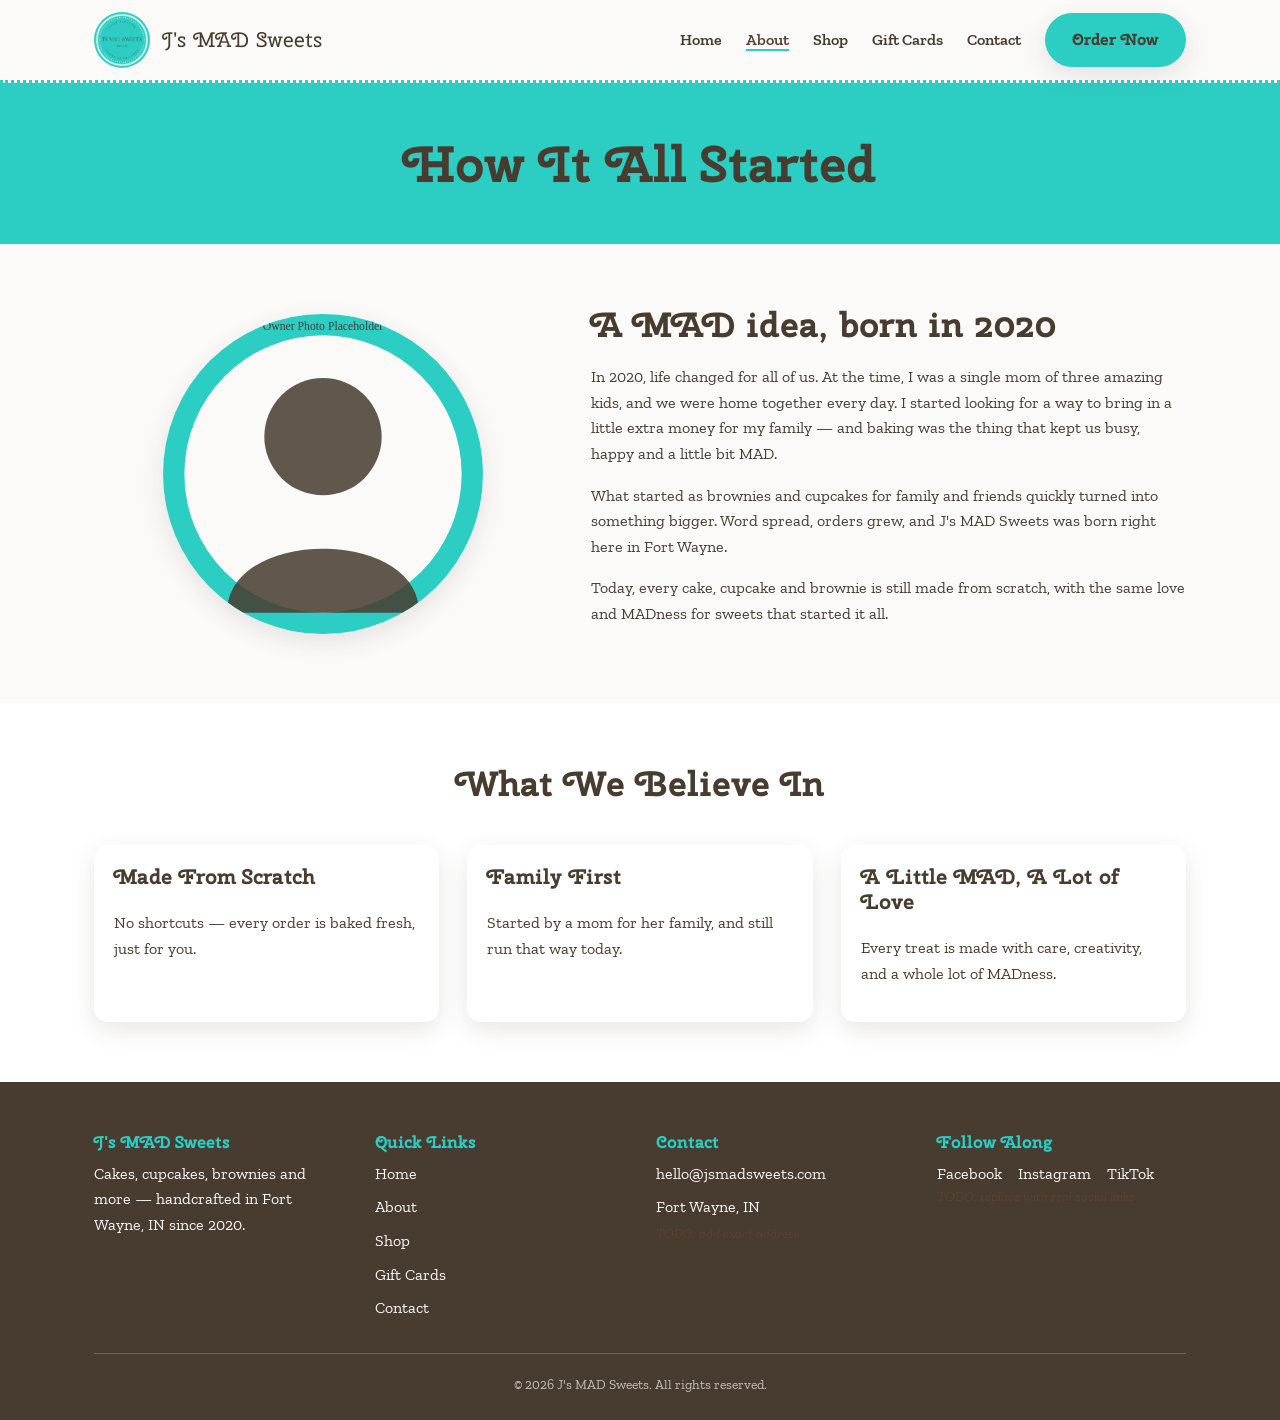
==== about.html @ 3067676a "Base Website Template" ====
<!DOCTYPE html>
<html lang="en">
<head>
<meta charset="UTF-8">
<meta name="viewport" content="width=device-width, initial-scale=1.0">
<title>Our Story | J's MAD Sweets</title>
<meta name="description" content="How J's MAD Sweets started in 2020 as a way for a Fort Wayne mom of three to bake her way to a little extra income.">
<link rel="icon" href="images/logo.png">
<link rel="preconnect" href="https://fonts.googleapis.com">
<link rel="preconnect" href="https://fonts.gstatic.com" crossorigin>
<link href="https://fonts.googleapis.com/css2?family=Cherry+Swash:wght@400;700&family=Zilla+Slab:wght@400;500;600;700&display=swap" rel="stylesheet">
<link rel="stylesheet" href="css/style.css">
</head>
<body>

<header class="site-header">
  <nav class="nav-bar">
    <a href="index.html" class="brand">
      <img src="images/logo.png" alt="J's MAD Sweets logo">
      <span>J's MAD Sweets</span>
    </a>
    <button class="nav-toggle" aria-label="Toggle navigation" aria-expanded="false">
      <span></span><span></span><span></span>
    </button>
    <ul class="nav-links">
      <li><a href="index.html">Home</a></li>
      <li><a href="about.html" class="active">About</a></li>
      <li><a href="shop.html">Shop</a></li>
      <li><a href="gift-cards.html">Gift Cards</a></li>
      <li><a href="contact.html">Contact</a></li>
      <li><a href="shop.html" class="btn btn-primary">Order Now</a></li>
    </ul>
  </nav>
</header>

<main>
  <section class="page-banner">
    <div class="container">
      <h1>How It All Started</h1>
    </div>
  </section>

  <section>
    <div class="container about-grid">
      <img src="images/owner.svg" alt="Placeholder photo of the owner">
      <div>
        <h2>A MAD idea, born in 2020</h2>
        <p>In 2020, life changed for all of us. At the time, I was a single mom of three amazing kids, and we were home together every day. I started looking for a way to bring in a little extra money for my family &mdash; and baking was the thing that kept us busy, happy and a little bit MAD.</p>
        <p>What started as brownies and cupcakes for family and friends quickly turned into something bigger. Word spread, orders grew, and J's MAD Sweets was born right here in Fort Wayne.</p>
        <p>Today, every cake, cupcake and brownie is still made from scratch, with the same love and MADness for sweets that started it all.</p>
      </div>
    </div>
  </section>

  <section class="section-alt">
    <div class="container">
      <div class="section-heading">
        <h2>What We Believe In</h2>
      </div>
      <div class="card-grid">
        <div class="card">
          <div class="card-body">
            <h3>Made From Scratch</h3>
            <p>No shortcuts &mdash; every order is baked fresh, just for you.</p>
          </div>
        </div>
        <div class="card">
          <div class="card-body">
            <h3>Family First</h3>
            <p>Started by a mom for her family, and still run that way today.</p>
          </div>
        </div>
        <div class="card">
          <div class="card-body">
            <h3>A Little MAD, A Lot of Love</h3>
            <p>Every treat is made with care, creativity, and a whole lot of MADness.</p>
          </div>
        </div>
      </div>
    </div>
  </section>
</main>

<footer class="site-footer">
  <div class="container">
    <div class="footer-grid">
      <div>
        <h3>J's MAD Sweets</h3>
        <p>Cakes, cupcakes, brownies and more &mdash; handcrafted in Fort Wayne, IN since 2020.</p>
      </div>
      <div>
        <h3>Quick Links</h3>
        <ul class="footer-links">
          <li><a href="index.html">Home</a></li>
          <li><a href="about.html">About</a></li>
          <li><a href="shop.html">Shop</a></li>
          <li><a href="gift-cards.html">Gift Cards</a></li>
          <li><a href="contact.html">Contact</a></li>
        </ul>
      </div>
      <div>
        <h3>Contact</h3>
        <ul class="footer-links">
          <li><a href="mailto:hello@jsmadsweets.com">hello@jsmadsweets.com</a></li>
          <li>Fort Wayne, IN <br><span class="placeholder-note">TODO: add exact address</span></li>
        </ul>
      </div>
      <div>
        <h3>Follow Along</h3>
        <ul class="social-links">
          <li><a href="#" aria-label="Facebook">Facebook</a></li>
          <li><a href="#" aria-label="Instagram">Instagram</a></li>
          <li><a href="#" aria-label="TikTok">TikTok</a></li>
        </ul>
        <p class="placeholder-note">TODO: replace with real social links</p>
      </div>
    </div>
    <div class="footer-bottom">
      &copy; <span id="year"></span> J's MAD Sweets. All rights reserved.
    </div>
  </div>
</footer>

<script src="js/main.js"></script>
<script>document.getElementById('year').textContent = new Date().getFullYear();</script>
</body>
</html>
---- css/style.css ----
/* ===== J's MAD Sweets — brand design system ===== */
:root {
  --color-teal: #2CCDC3;
  --color-brown: #473C2F;
  --color-brown-light: #5C4033;
  --color-cream: #FBFAF9;
  --color-white: #FFFFFF;

  --font-display: 'Cherry Swash', cursive;
  --font-body: 'Zilla Slab', serif;

  --radius: 14px;
  --shadow: 0 8px 24px rgba(71, 60, 47, 0.12);
  --max-width: 1140px;
}

* { box-sizing: border-box; }

html { scroll-behavior: smooth; }

body {
  margin: 0;
  font-family: var(--font-body);
  color: var(--color-brown);
  background: var(--color-cream);
  line-height: 1.6;
}

h1, h2, h3, .brand-word {
  font-family: var(--font-display);
  color: var(--color-brown);
  line-height: 1.2;
  margin: 0 0 0.5em;
}

h1 { font-size: clamp(2rem, 5vw, 3.2rem); }
h2 { font-size: clamp(1.5rem, 3.5vw, 2.2rem); }
h3 { font-size: 1.3rem; }

p { margin: 0 0 1em; }

a { color: var(--color-brown-light); }

img, svg { max-width: 100%; display: block; }

.container {
  max-width: var(--max-width);
  margin: 0 auto;
  padding: 0 24px;
}

/* ===== Buttons ===== */
.btn {
  display: inline-block;
  font-family: var(--font-display);
  font-size: 1rem;
  text-decoration: none;
  padding: 0.75em 1.6em;
  border-radius: 999px;
  border: 2px solid transparent;
  cursor: pointer;
  transition: transform 0.15s ease, box-shadow 0.15s ease;
}

.btn:hover { transform: translateY(-2px); }

.btn-primary {
  background: var(--color-teal);
  color: var(--color-brown);
  box-shadow: var(--shadow);
}

.btn-outline {
  background: transparent;
  border-color: var(--color-brown);
  color: var(--color-brown);
}

/* ===== Header / nav ===== */
.site-header {
  position: sticky;
  top: 0;
  z-index: 100;
  background: var(--color-cream);
  border-bottom: 3px dotted var(--color-teal);
}

.nav-bar {
  display: flex;
  align-items: center;
  justify-content: space-between;
  padding: 12px 24px;
  max-width: var(--max-width);
  margin: 0 auto;
}

.brand {
  display: flex;
  align-items: center;
  gap: 12px;
  text-decoration: none;
}

.brand img {
  width: 56px;
  height: 56px;
  border-radius: 50%;
}

.brand span {
  font-family: var(--font-display);
  font-size: 1.3rem;
  color: var(--color-brown);
}

.nav-toggle {
  display: none;
  background: none;
  border: none;
  cursor: pointer;
  padding: 8px;
}

.nav-toggle span {
  display: block;
  width: 26px;
  height: 3px;
  margin: 5px 0;
  background: var(--color-brown);
  border-radius: 2px;
}

.nav-links {
  display: flex;
  align-items: center;
  gap: 24px;
  list-style: none;
  margin: 0;
  padding: 0;
}

.nav-links a {
  text-decoration: none;
  color: var(--color-brown);
  font-weight: 600;
}

.nav-links a.active,
.nav-links a:hover {
  color: var(--color-brown-light);
  border-bottom: 2px solid var(--color-teal);
}

@media (max-width: 768px) {
  .nav-toggle { display: block; }

  .nav-links {
    position: absolute;
    top: 100%;
    left: 0;
    right: 0;
    flex-direction: column;
    align-items: flex-start;
    background: var(--color-cream);
    border-bottom: 3px dotted var(--color-teal);
    padding: 16px 24px;
    gap: 16px;
    display: none;
  }

  .nav-links.open { display: flex; }
}

/* ===== Hero ===== */
.hero {
  padding: 60px 0;
}

.hero .container {
  display: grid;
  grid-template-columns: 1fr 1fr;
  gap: 40px;
  align-items: center;
}

.hero-copy .eyebrow {
  color: var(--color-brown-light);
  text-transform: uppercase;
  letter-spacing: 0.12em;
  font-weight: 700;
  font-size: 0.85rem;
}

.hero-image img {
  border-radius: var(--radius);
  box-shadow: var(--shadow);
}

@media (max-width: 800px) {
  .hero .container { grid-template-columns: 1fr; }
  .hero-image { order: -1; }
}

/* ===== Sections ===== */
section { padding: 60px 0; }

.section-alt {
  background: var(--color-white);
}

.section-heading {
  text-align: center;
  max-width: 640px;
  margin: 0 auto 40px;
}

/* ===== Cards / grid ===== */
.card-grid {
  display: grid;
  grid-template-columns: repeat(auto-fit, minmax(260px, 1fr));
  gap: 28px;
}

.card {
  background: var(--color-white);
  border-radius: var(--radius);
  overflow: hidden;
  box-shadow: var(--shadow);
  display: flex;
  flex-direction: column;
}

.card img { width: 100%; height: 200px; object-fit: cover; }

.card-body {
  padding: 20px;
  display: flex;
  flex-direction: column;
  gap: 10px;
  flex: 1;
}

.card-body .btn { align-self: flex-start; margin-top: auto; }

/* ===== About ===== */
.about-grid {
  display: grid;
  grid-template-columns: 1fr 1.3fr;
  gap: 40px;
  align-items: center;
}

.about-grid img {
  border-radius: 50%;
  box-shadow: var(--shadow);
  max-width: 320px;
  margin: 0 auto;
}

@media (max-width: 800px) {
  .about-grid { grid-template-columns: 1fr; }
}

/* ===== Info list (contact) ===== */
.info-grid {
  display: grid;
  grid-template-columns: repeat(auto-fit, minmax(220px, 1fr));
  gap: 32px;
}

.info-card {
  background: var(--color-white);
  border-radius: var(--radius);
  padding: 24px;
  box-shadow: var(--shadow);
}

.placeholder-note {
  font-size: 0.85rem;
  color: var(--color-brown-light);
  font-style: italic;
}

/* ===== Stripe buy button wrapper ===== */
.buy-button-wrap {
  margin-top: 12px;
}

/* ===== Footer ===== */
.site-footer {
  background: var(--color-brown);
  color: var(--color-cream);
  padding: 50px 0 24px;
}

.footer-grid {
  display: grid;
  grid-template-columns: repeat(auto-fit, minmax(200px, 1fr));
  gap: 32px;
  margin-bottom: 32px;
}

.site-footer h3 {
  color: var(--color-teal);
  font-size: 1.05rem;
}

.site-footer a {
  color: var(--color-cream);
  text-decoration: none;
}

.site-footer a:hover { color: var(--color-teal); }

.footer-links {
  list-style: none;
  margin: 0;
  padding: 0;
  display: flex;
  flex-direction: column;
  gap: 8px;
}

.social-links {
  display: flex;
  gap: 16px;
  list-style: none;
  margin: 0;
  padding: 0;
}

.footer-bottom {
  border-top: 1px solid rgba(251, 250, 249, 0.2);
  padding-top: 20px;
  text-align: center;
  font-size: 0.85rem;
  color: rgba(251, 250, 249, 0.7);
}

/* ===== Page banner (interior pages) ===== */
.page-banner {
  background: var(--color-teal);
  padding: 50px 0;
  text-align: center;
}

.page-banner h1 { margin: 0; }
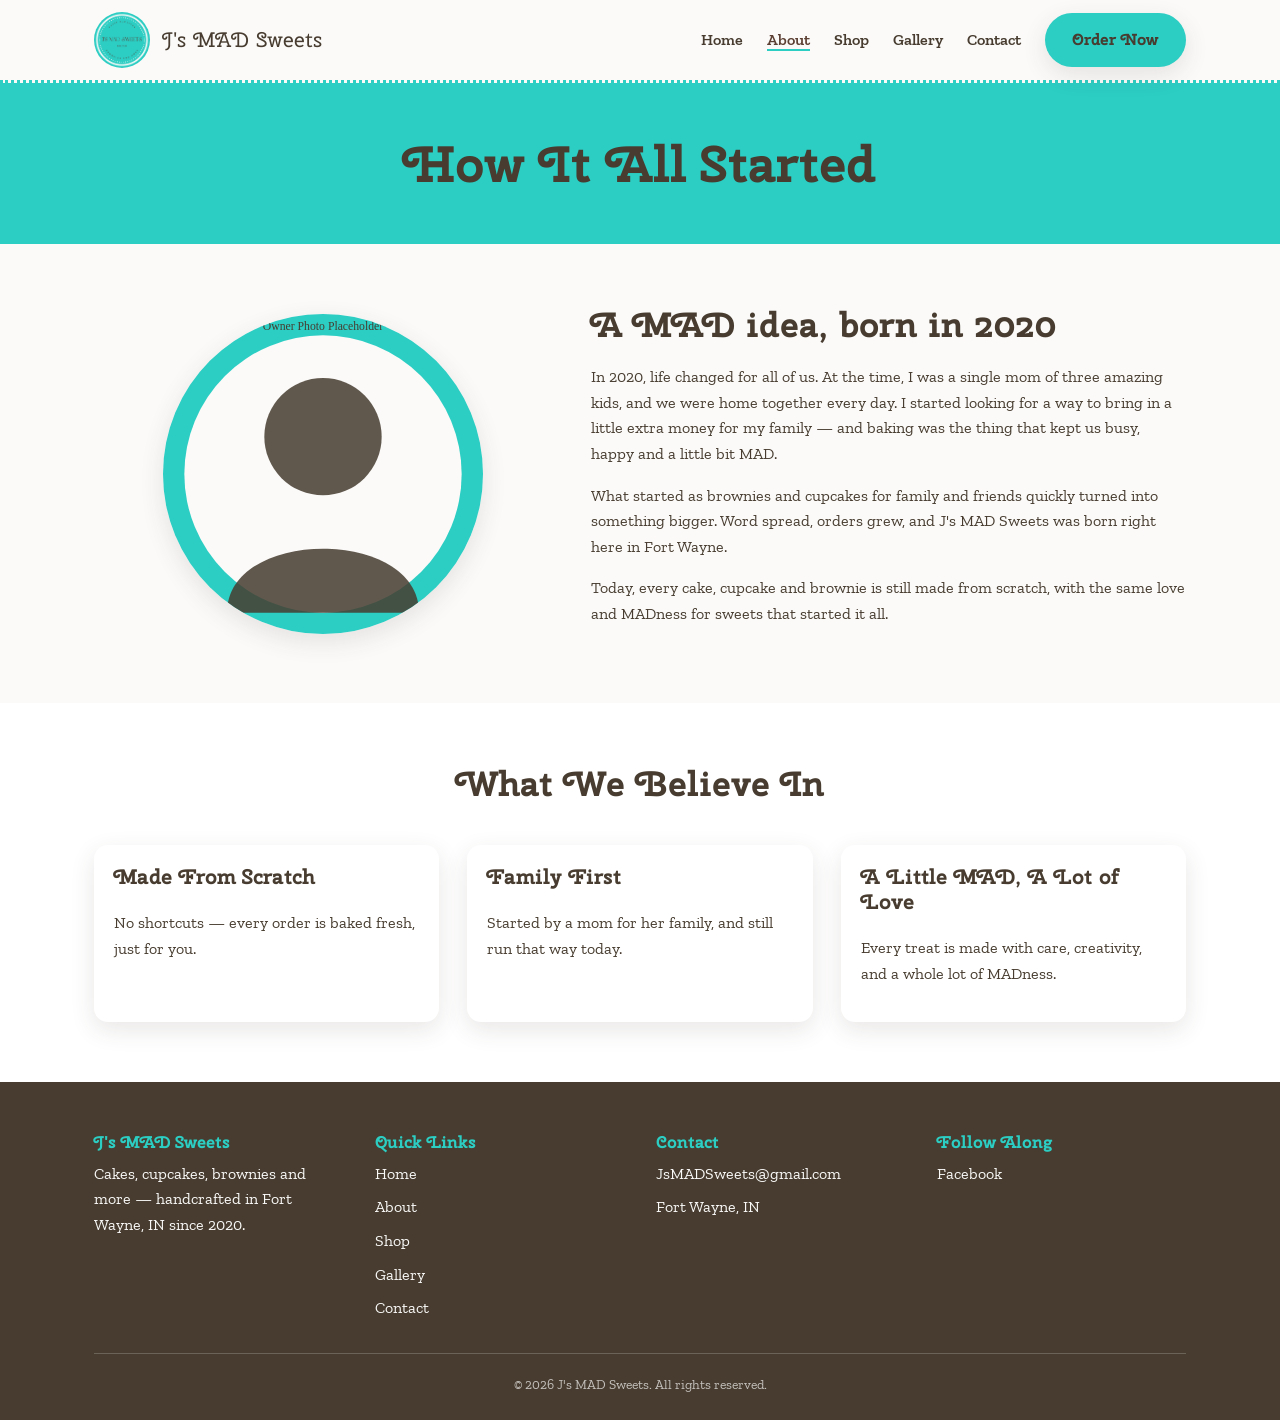
==== commit ecd167fa: "added in contact info and removed gift card and replaced with gallary" ====
--- a/about.html
+++ b/about.html
@@ -26,7 +26,7 @@
       <li><a href="index.html">Home</a></li>
       <li><a href="about.html" class="active">About</a></li>
       <li><a href="shop.html">Shop</a></li>
-      <li><a href="gift-cards.html">Gift Cards</a></li>
+      <li><a href="gallery.html">Gallery</a></li>
       <li><a href="contact.html">Contact</a></li>
       <li><a href="shop.html" class="btn btn-primary">Order Now</a></li>
     </ul>
@@ -94,25 +94,22 @@
           <li><a href="index.html">Home</a></li>
           <li><a href="about.html">About</a></li>
           <li><a href="shop.html">Shop</a></li>
-          <li><a href="gift-cards.html">Gift Cards</a></li>
+          <li><a href="gallery.html">Gallery</a></li>
           <li><a href="contact.html">Contact</a></li>
         </ul>
       </div>
       <div>
         <h3>Contact</h3>
         <ul class="footer-links">
-          <li><a href="mailto:hello@jsmadsweets.com">hello@jsmadsweets.com</a></li>
-          <li>Fort Wayne, IN <br><span class="placeholder-note">TODO: add exact address</span></li>
+          <li><a href="mailto:JsMADSweets@gmail.com">JsMADSweets@gmail.com</a></li>
+          <li>Fort Wayne, IN</li>
         </ul>
       </div>
       <div>
         <h3>Follow Along</h3>
         <ul class="social-links">
-          <li><a href="#" aria-label="Facebook">Facebook</a></li>
-          <li><a href="#" aria-label="Instagram">Instagram</a></li>
-          <li><a href="#" aria-label="TikTok">TikTok</a></li>
+          <li><a href="https://www.facebook.com/JsMADSweets" target="_blank" rel="noopener" aria-label="Facebook">Facebook</a></li>
         </ul>
-        <p class="placeholder-note">TODO: replace with real social links</p>
       </div>
     </div>
     <div class="footer-bottom">
--- a/css/style.css
+++ b/css/style.css
@@ -337,6 +337,27 @@
   color: rgba(251, 250, 249, 0.7);
 }
 
+/* ===== Facebook gallery embed ===== */
+.fb-embed-wrap {
+  max-width: 560px;
+  margin: 0 auto;
+  background: var(--color-white);
+  border-radius: var(--radius);
+  box-shadow: var(--shadow);
+  padding: 12px;
+}
+
+.fb-embed-wrap iframe {
+  width: 100%;
+  border: none;
+  overflow: hidden;
+}
+
+.fb-embed-fallback {
+  text-align: center;
+  margin-top: 16px;
+}
+
 /* ===== Page banner (interior pages) ===== */
 .page-banner {
   background: var(--color-teal);
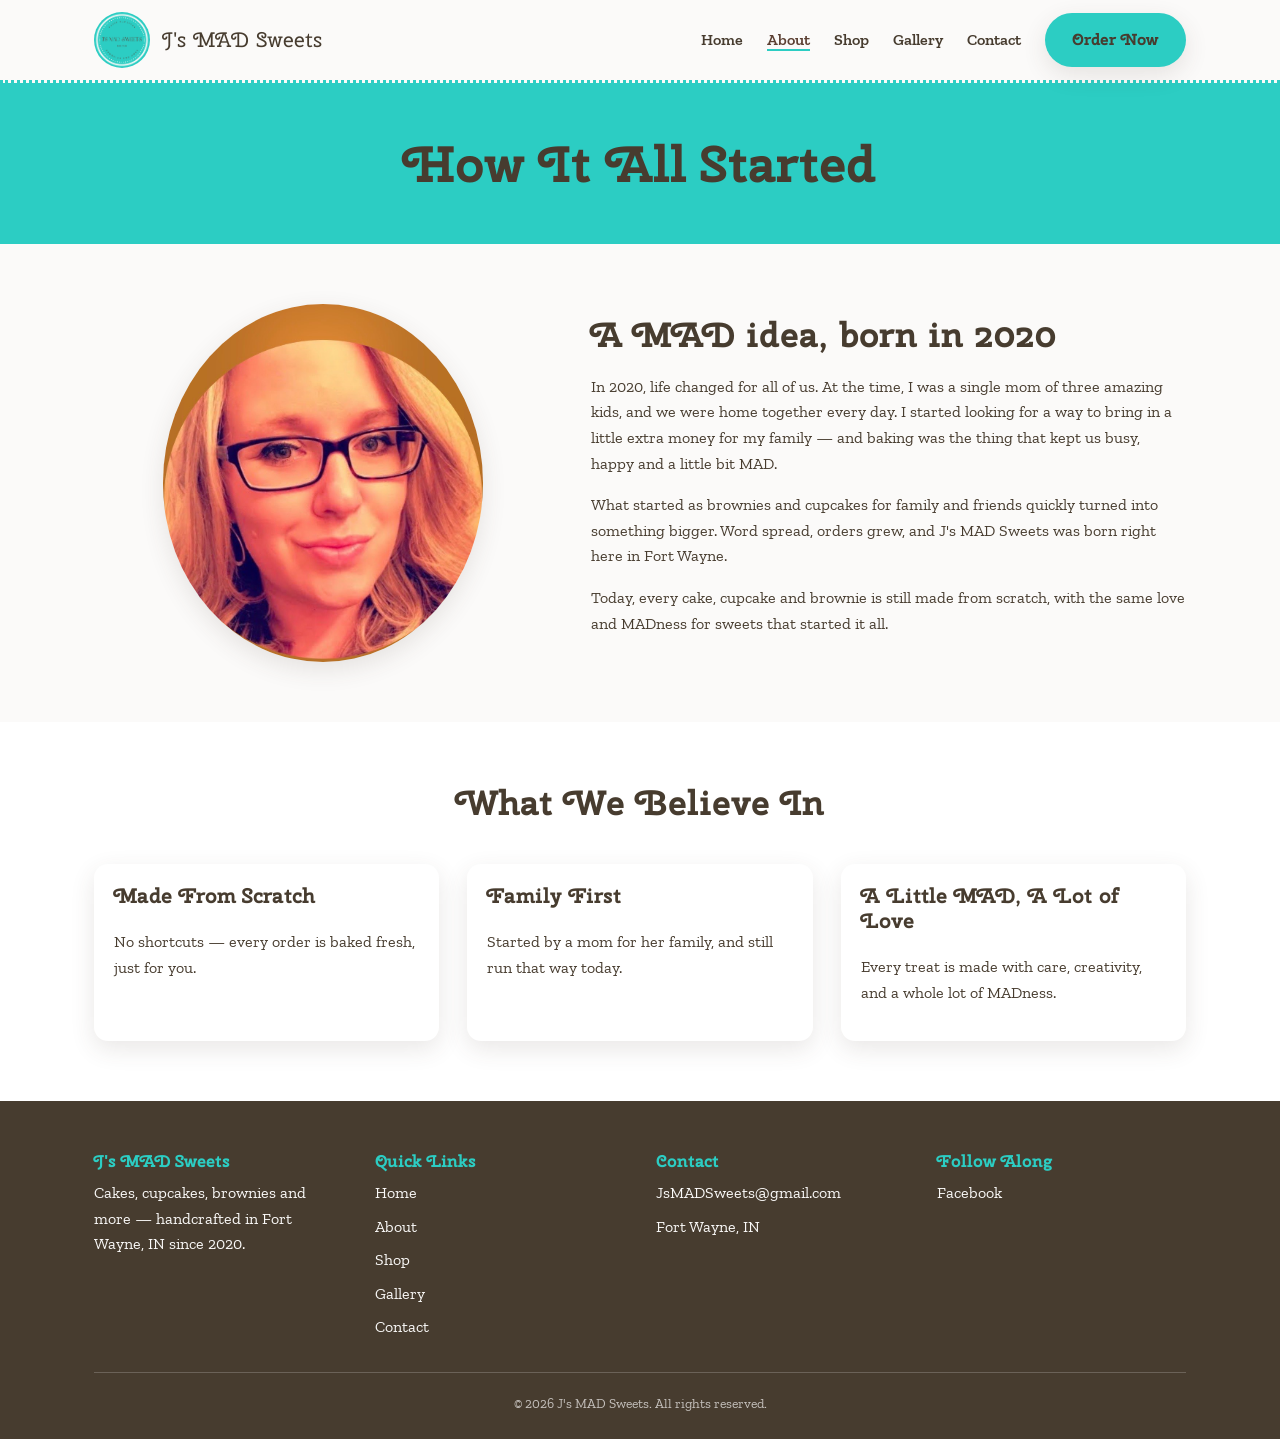
==== commit 11942d4d: "added image of jessica and removed owner placeholder" ====
--- a/about.html
+++ b/about.html
@@ -42,7 +42,7 @@
 
   <section>
     <div class="container about-grid">
-      <img src="images/owner.svg" alt="Placeholder photo of the owner">
+      <img src="images/jessica_image.jpg" alt="Image of Jessica Woods">
       <div>
         <h2>A MAD idea, born in 2020</h2>
         <p>In 2020, life changed for all of us. At the time, I was a single mom of three amazing kids, and we were home together every day. I started looking for a way to bring in a little extra money for my family &mdash; and baking was the thing that kept us busy, happy and a little bit MAD.</p>
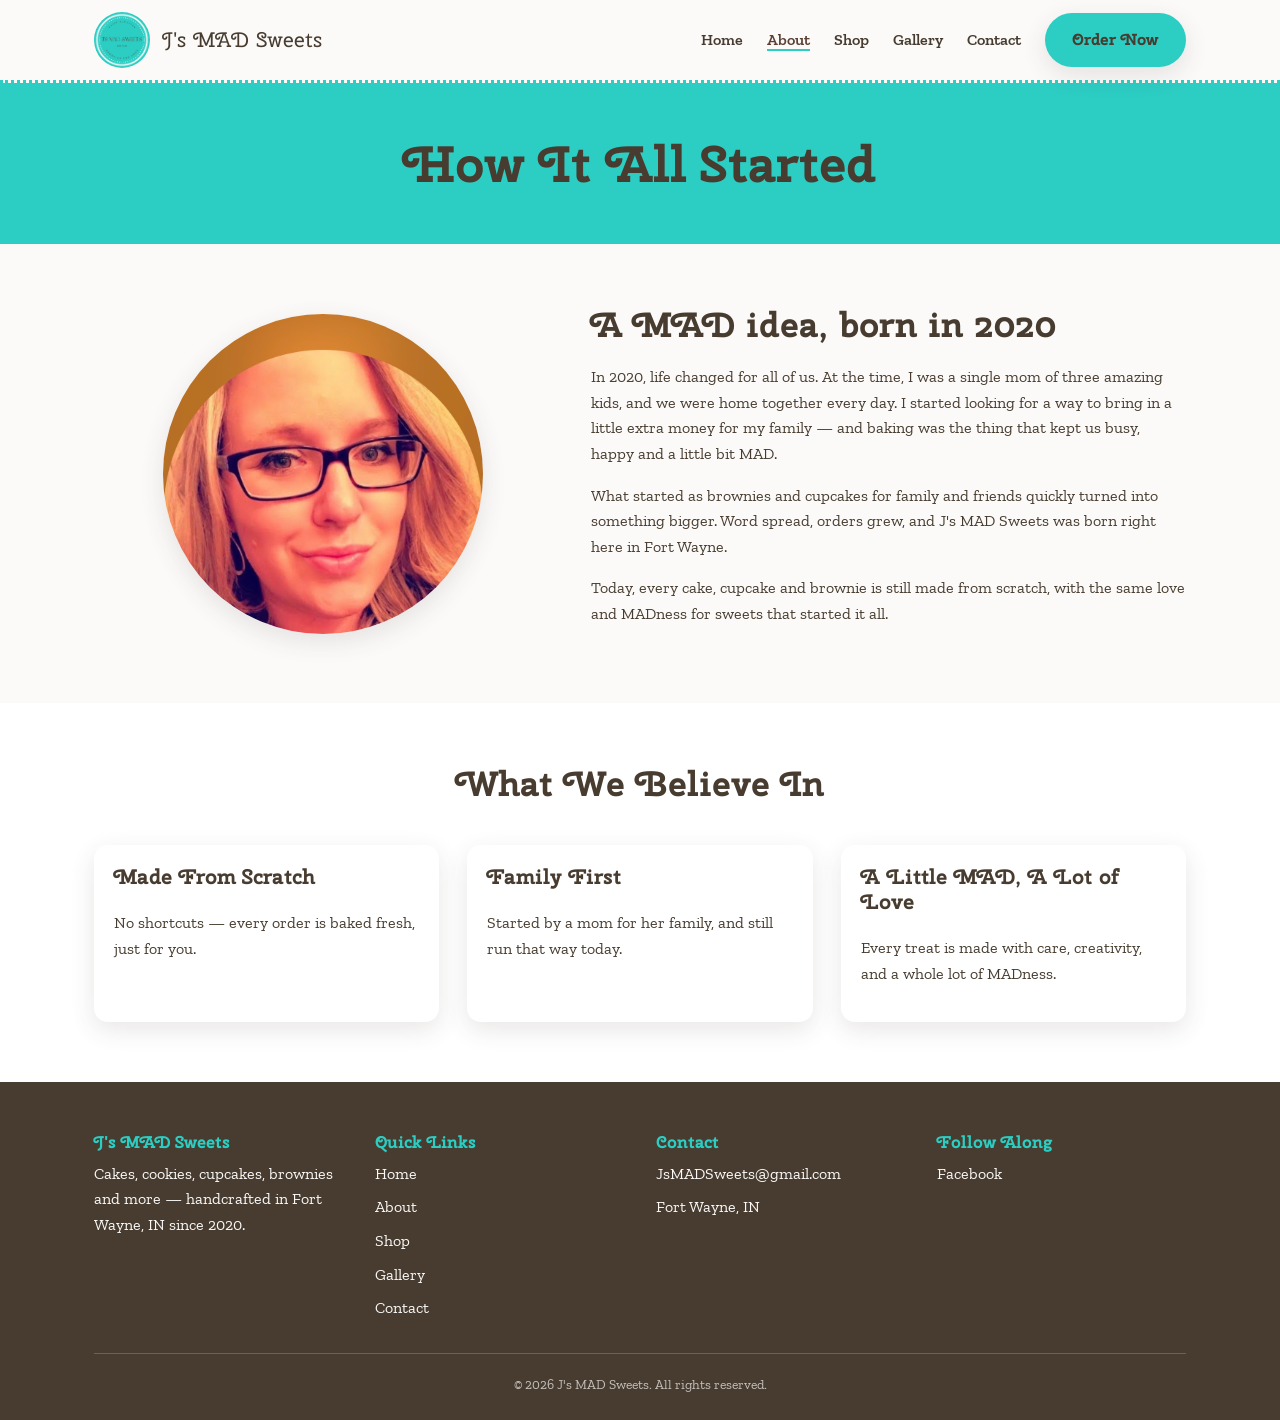
==== commit 5e91dabe: "removed all aplce holder iamges" ====
--- a/about.html
+++ b/about.html
@@ -86,7 +86,7 @@
     <div class="footer-grid">
       <div>
         <h3>J's MAD Sweets</h3>
-        <p>Cakes, cupcakes, brownies and more &mdash; handcrafted in Fort Wayne, IN since 2020.</p>
+        <p>Cakes, cookies, cupcakes, brownies and more &mdash; handcrafted in Fort Wayne, IN since 2020.</p>
       </div>
       <div>
         <h3>Quick Links</h3>
--- a/css/style.css
+++ b/css/style.css
@@ -230,7 +230,7 @@
   flex-direction: column;
 }
 
-.card img { width: 100%; height: 200px; object-fit: cover; }
+.card img { width: 100%; aspect-ratio: 4 / 3; height: auto; object-fit: cover; object-position: center; }
 
 .card-body {
   padding: 20px;
@@ -253,7 +253,11 @@
 .about-grid img {
   border-radius: 50%;
   box-shadow: var(--shadow);
+  width: 100%;
   max-width: 320px;
+  aspect-ratio: 1 / 1;
+  object-fit: cover;
+  object-position: center top;
   margin: 0 auto;
 }
 
